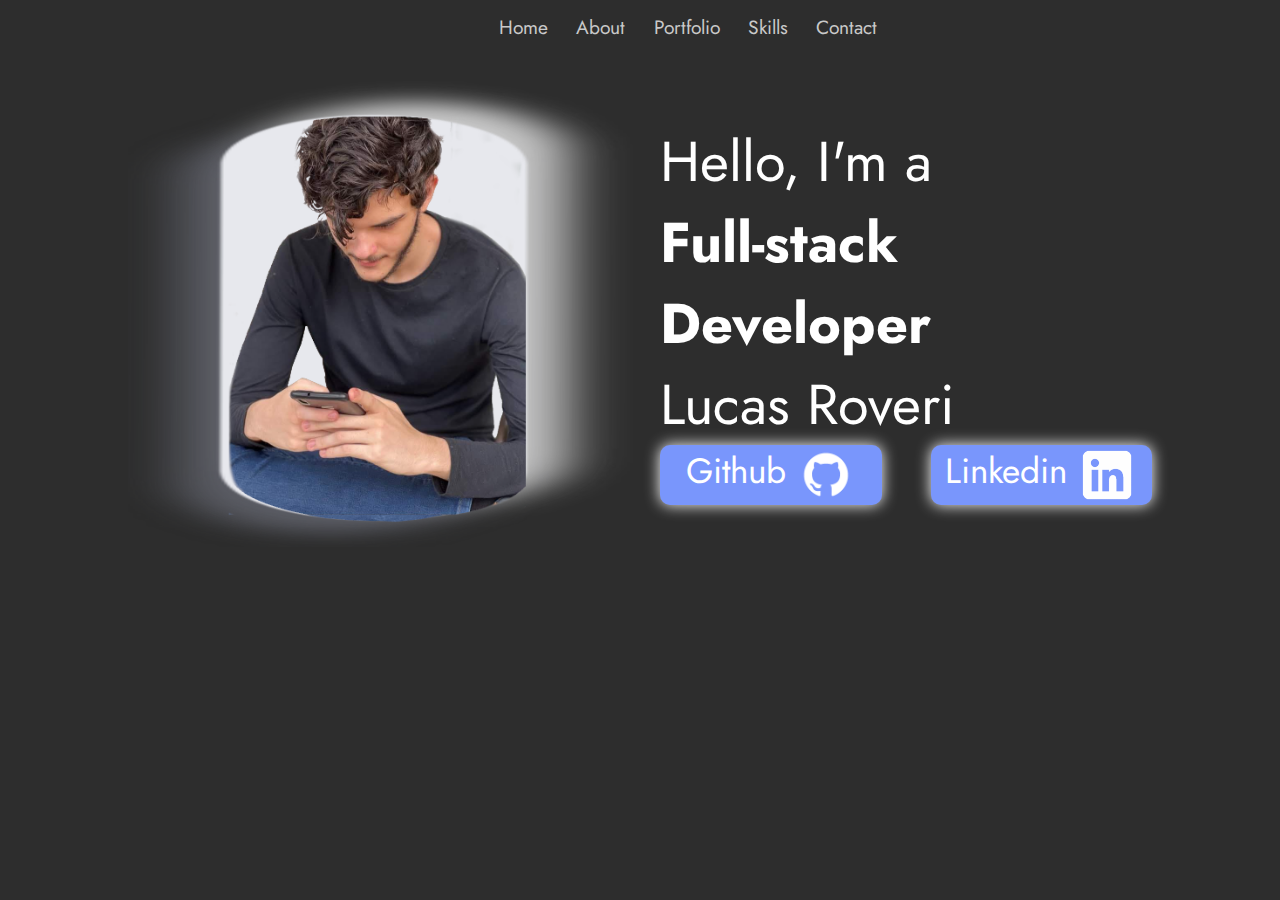
==== index.html @ f85a7588 "renamed:    Index.html -> index.html" ====
<!DOCTYPE html>
<html lang="pt-br">
<head>
    <meta charset="UTF-8">
    <meta http-equiv="X-UA-Compatible" content="IE=edge">
    <meta name="viewport" content="width=device-width, initial-scale=1.0">
    <title>Lucas Roveri's Portfolio</title>
    <link rel="stylesheet" href="./styles/style.css">
</head>


<body>  

    <header class="head">

        <nav class="head__menu">
            <a class="head__menu__links" href="Index.html">Home</a>
            <a class="head__menu__links" href="about.html">About</a>
            <a class="head__menu__links">Portfolio</a>
            <a class="head__menu__links">Skills</a>
            <a class="head__menu__links">Contact</a>
        </nav>
    </header> 



    <main class="greatings">

        <img src="assets/icone_medio.png" alt="Imagem_do_perfil" class="greatings__main__image">

        <section class="greatings__content">
            <p class="greatings__text">Hello, I'm a</p>
            <h1 class="greatings__text">Full-stack Developer</h1>
            <p class="greatings__text">Lucas Roveri</p>
            <div class="greatings__links">
                <a class="greatings__links__style" href="https://github.com/Lucas-V-Roveri">Github
                    <img src="assets/git-hub.png" alt ="Icone_github">
                </a>
                <a class="greatings__links__style" href="https://www.linkedin.com/in/lucas-vilela-roveri-Dev/">Linkedin
                    <img src="assets/linkedin.png" alt="Icone_linkedin">
                </a>
            </div>
        </section>
        
    </main>

    <footer class="footer__container">
    
    </footer>
</body>
</html>
---- styles/style.css ----
@import url('https://fonts.googleapis.com/css2?family=Jost:wght@500&display=swap');


:root{

    --main__color: #2D2D2D;
    --secundary__color:#7996FC;
    --terciary__color:white;
}

*{

    margin: 0;
    padding: 0;
}

.head{
    margin: 1% 0%;
    padding: 0% 39%;

}

.head__menu {
    display: flex;
    height: 10%;
    width: auto;
    box-sizing: border-box;
    align-items: center;
    gap: 10%;

    

}


.head__menu__links{

    color: #c9c9c9 ;
    font-family: 'Jost', sans-serif;
    font-weight: 400px;
    border: none;
    background: none;
    cursor: pointer;
    font-size: 1.2rem;
    text-decoration: none;

}






body{
  
    box-sizing: border-box;
    background-color: var(--main__color);
    color: var(--terciary__color);
 

}




.greatings{

    padding: 2% 10%;
    gap: 2%;
    display: flex;
    align-items: center;
    justify-content: space-between;

   
}

.greatings__content{

    width: 50%;
    display: flex;
    flex-direction: column;


}

.greatings__text{

    font-family: 'Jost', sans-serif;
    font-size: 3.5rem;
    line-height: 81px;


}

.greatings__paragraph{
    font-family: 'Jost', sans-serif;
    font-size: 1.6rem;
    padding: 2%;
}

.greatings__paragraph__highlight{

    color: var(--secundary__color);

}

.greatings__links{
    display: flex;
    gap: 10%;

}


.greatings__links__style{
    
    display: flex;
    justify-content: center;
    gap: 10px;
    font-family: 'Jost', sans-serif;
    background-color: var(--secundary__color);
    width: 210px;
    height: 60px;
    color: var(--terciary__color);
    text-align: center;
    box-shadow: 0px 0px 15px;
    border-radius: 10px;
    font-size: 2.2rem;
    text-decoration: none;
    padding: 0px 10px;

}

.greatings__links__style:hover{

    background-color: ;
    padding: 0px 16px;

}


.greatings__main__image{
    height: auto;

    max-width: 50%;

}


.footer__container{
    padding: 28px 0px 0px 10px;
    font-family: 'Jost', sans-serif;
    font-weight: 100;
    font-size: 0.8rem;


}


@media (max-width: 1070px ) {
    .head{
        margin: 1% 0%;
        padding: 0% 2%;
    
    }

    
    .head__menu {
        height: 10%;
        width: auto;
        align-items: center;
        gap: 7%;
    
        
    
    }

    .greatings__main__image{
        height: auto;
    
        max-width: 90%;
    
    }

    .greatings{
        padding: 5% 2%;
        flex-direction: column;
    }


    .greatings__content{
        align-items: center;
        width: auto;
        flex-direction: column;
    
    }

    .greatings__text{
        
        font-family: 'Jost', sans-serif;
        font-size: 2.5rem;
        line-height: 3.5rem;
    
    
    }
    .greatings__links{
        flex-direction: column;
        column-gap: 0%;
        display: flex;
        gap: 10%;
        
    }

    .greatings__links__style{

        justify-content: center;
        gap: 10px;
        font-family: 'Jost', sans-serif;
        width: 289px;
        height: 60px;
        color: var(--terciary__color);
        text-align: center;
        box-shadow: 0px 0px 0px;
        border-radius: 10px;
        font-size: 2.2rem;
        text-decoration: none;
        padding: 0px 10px;
        overflow: hidden;
        text-overflow: ellipsis;
        white-space: nowrap;
    }
    

}
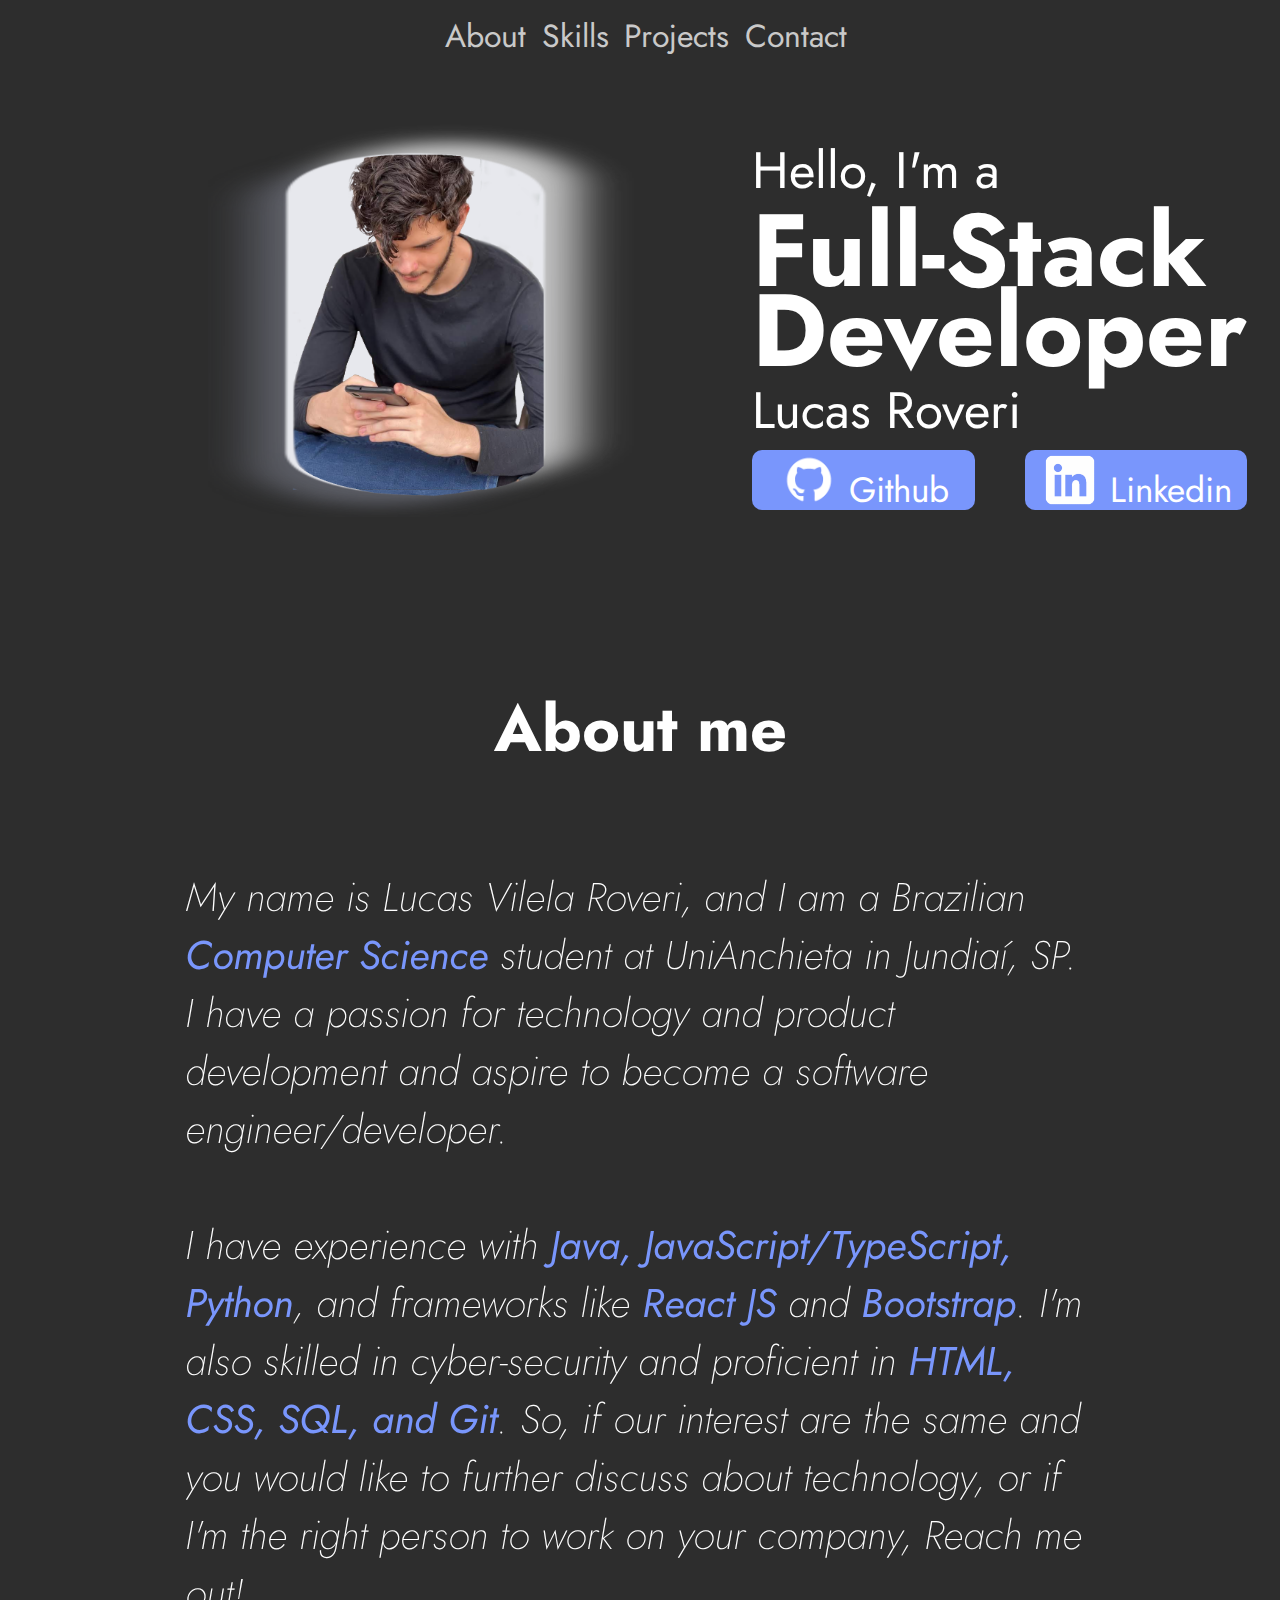
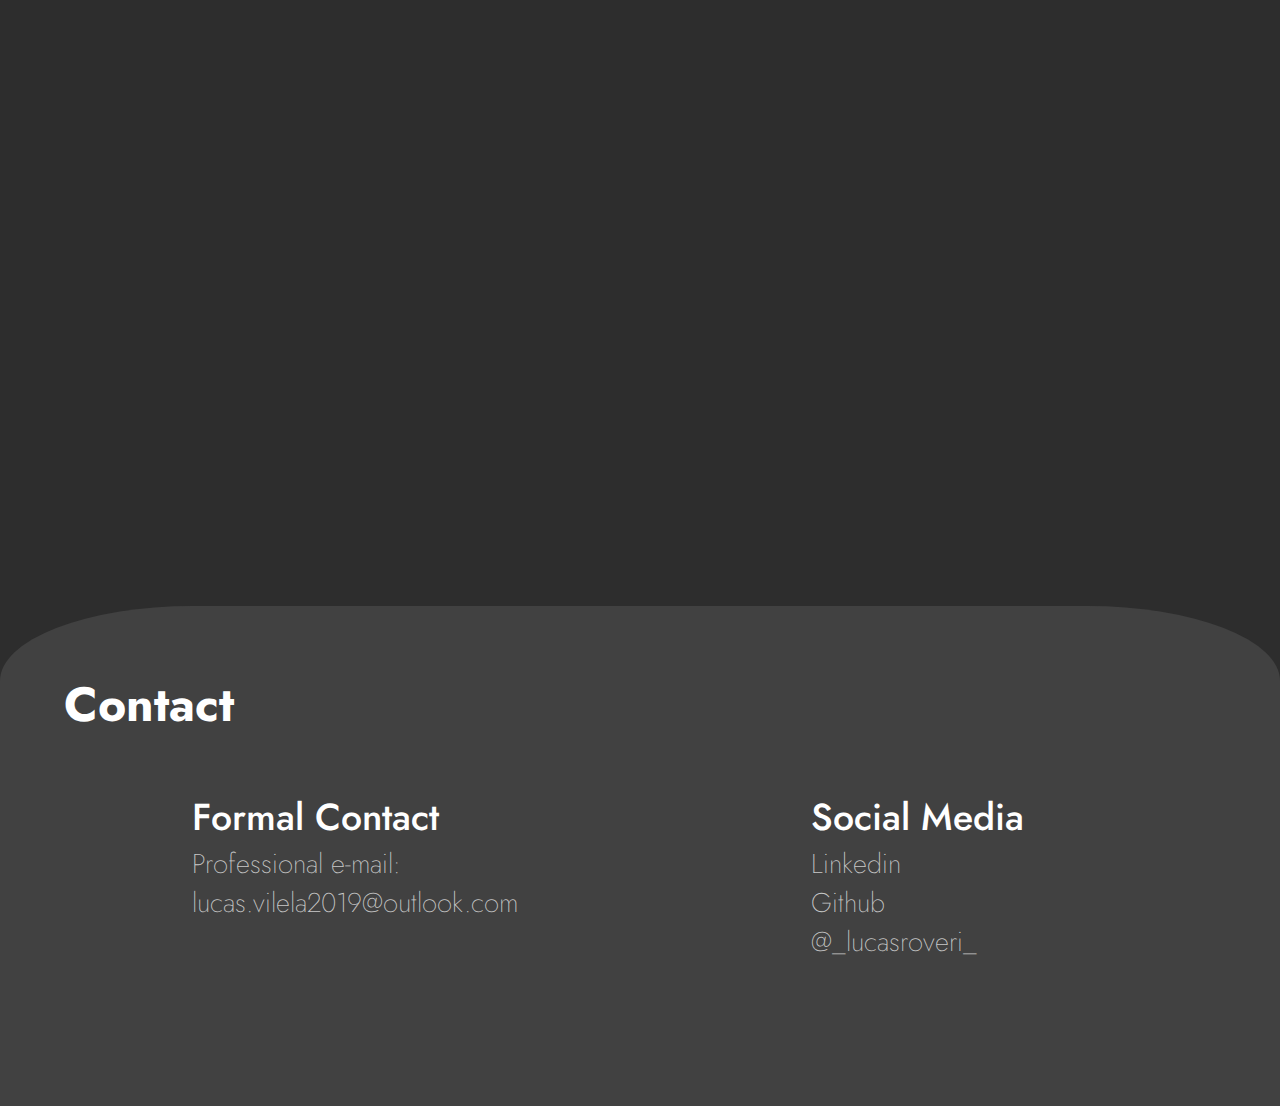
==== commit faf5bdd4: "Changed the format for a single page" ====
--- a/index.html
+++ b/index.html
@@ -1,51 +1,159 @@
 <!DOCTYPE html>
+
 <html lang="pt-br">
 <head>
     <meta charset="UTF-8">
     <meta http-equiv="X-UA-Compatible" content="IE=edge">
     <meta name="viewport" content="width=device-width, initial-scale=1.0">
     <title>Lucas Roveri's Portfolio</title>
-    <link rel="stylesheet" href="./styles/style.css">
+    <link rel="stylesheet" href="styles/styles.css">
+    <link rel="stylesheet" href="styles/animation.css">
+    <link rel="stylesheet" href="styles/responsive.css">
+    <script defer src="/src/animation.js"></script>
 </head>
 
+<body>
+    <header class="head">
+        <nav class="head__menu">
+            <a href="#about" class="head__menu__buttons">About</a>
+            <a href="#skills" class="head__menu__buttons">Skills</a>
+            <a href="#projects" class="head__menu__buttons">Projects</a>
+            <a href="#contact" class="head__menu__buttons">Contact</a>
+        </nav>
+    </header>
 
-<body>  
+    <main class="content">
+        <img src="/assets/icone_medio.png" class="content__image">
+        <section class="content__text">
 
-    <header class="head">
-
-        <nav class="head__menu">
-            <a class="head__menu__links" href="Index.html">Home</a>
-            <a class="head__menu__links" href="about.html">About</a>
-            <a class="head__menu__links">Portfolio</a>
-            <a class="head__menu__links">Skills</a>
-            <a class="head__menu__links">Contact</a>
-        </nav>
-    </header> 
+            <p class="content__text__title">Hello, I'm a</p>
+            <h1 class="content__text__title">Full-Stack Developer</h1>
+            <p class="content__text__title">Lucas Roveri</p>
+            <div class="content__text__links">
+                <a href="https://github.com/Lucas-V-Roveri" class="content__text__links__button">
+                    <img src="/assets/git-hub.png" alt="Github-image"> Github
+                </a>
+                <a href="https://www.linkedin.com/in/lucas-vilela-roveri-952588188/" class="content__text__links__button">
+                    <img src="/assets/linkedin.png"> Linkedin 
+                </a>
+            </div>
+        </section>
 
 
 
-    <main class="greatings">
 
-        <img src="assets/icone_medio.png" alt="Imagem_do_perfil" class="greatings__main__image">
 
-        <section class="greatings__content">
-            <p class="greatings__text">Hello, I'm a</p>
-            <h1 class="greatings__text">Full-stack Developer</h1>
-            <p class="greatings__text">Lucas Roveri</p>
-            <div class="greatings__links">
-                <a class="greatings__links__style" href="https://github.com/Lucas-V-Roveri">Github
-                    <img src="assets/git-hub.png" alt ="Icone_github">
-                </a>
-                <a class="greatings__links__style" href="https://www.linkedin.com/in/lucas-vilela-roveri-Dev/">Linkedin
-                    <img src="assets/linkedin.png" alt="Icone_linkedin">
-                </a>
+    </main>
+    
+    <section class="about__section hidden">
+        <div id="about" class="about__section__content">
+            <h2 class="about__content__title">About me<br></br></h2>
+            <p class="about__content__text">
+                My name is Lucas Vilela Roveri, and I am a Brazilian <strong> Computer Science </strong> student at <a class="about__content__text" href="https://www.anchieta.br">UniAnchieta </a>in Jundiaí, SP. 
+                I have a passion for technology and product development and aspire to become a software engineer/developer.<br></br>
+            </p>
+            <p class="about__content__text"> I have experience with <strong>Java, JavaScript/TypeScript, Python</strong>,
+                 and frameworks like <strong>React JS</strong> and <strong>Bootstrap</strong>. I'm also skilled in cyber-security and proficient in <strong> HTML, CSS, SQL, and Git</strong>.
+                So, if our interest are the same and you would like to further discuss about technology, 
+                or if I'm the right person to work on your company,<a> Reach me out! </a>
+            </p>
+        </div>
+    </section>
+
+    <section id="skills" class="skills__section hidden">
+
+        <h2>Skills<br></br></h2>
+    
+        <div class="skills__section__skills">
+
+            <h3>HTML</h3>
+            <div class="progress__bar">
+            <div class="skills__section__skills__html"><span>86%</span></div>
             </div>
-        </section>
-        
-    </main>
+            <h3>CSS</h3>
+            <div class="progress__bar ">
+                <div class="skills__section__skills__css"><span>66%</span></div>
+            </div>
+            <h3>JavaScript</h3>
+            <div class="progress__bar ">
+                <div class="skills__section__skills__javascript"><span>56%</span></div>
+            </div>
+            <h3>Java</h3>
+            <div class="progress__bar ">
+                <div class="skills__section__skills__java"><span>60%</span></div>
+            </div>
+            <h3>Python</h3>
+            <div class="progress__bar ">
+                <div class="skills__section__skills__python"><span>65%</span></div>
+            </div>
+            <h3>ReactJS</h3>
+            <div class="progress__bar ">
+                <div class="skills__section__skills__react"><span>45%</span></div>
+            </div>
+            <h3>Bootstrap</h3>
+            <div class="progress__bar ">
+                <div class="skills__section__skills__bootstrap"><span>36%</span></div>
+            </div>
+        </div>
 
-    <footer class="footer__container">
-    
+
+    </section>
+
+    <section id="projects" class="projects__section hidden">
+
+        <h2 class="projects__section__title hidden">Projects</h2>
+        <ul class="projects__section__list hidden">
+            <li>
+                <img src="/assets/visual_mix_project.png" alt="gerenciador-de-pdv" class="projects__section__list__image">
+                <h3 class="projects__section__list__text">Supermarket POS Manager</h3>
+                <p class="projects__section__list__text">Manage VisualMix Linux machine on Windows!</p>
+                <a class="projects__section__list__text" href="https://github.com/Lucas-V-Roveri/BOA-LTDA-Projects/tree/main">(Git)</a>
+            </li>
+            <li>
+                <img src="/assets/recipie_search_project.png" alt="rsearch_api" class="projects__section__list__image">
+                <h3 class="projects__section__list__text">Recipe Search API</h3>
+                <p class="projects__section__list__text">Find the recipes of tens of thousands of dishes.</p>
+                <a class="projects__section__list__text" href="">(Git)</a>
+            </li>
+            <li>
+                <img src="/assets/portfolio-project.png" alt="portfolio-wsite" class="projects__section__list__image">
+                <h3 class="projects__section__list__text">Portfolio Website</h3>
+                <p class="projects__section__list__text">My own portfolio project, made from scratch</p>
+                <a class="projects__section__list__text" href="">(Git)</a>
+            </li>
+        </ul>
+        <ul class="projects__section__list hidden">
+            <li>
+                <img src="/assets/next_project.png" alt="name" class="projects__section__list__image">
+
+                <a class="projects__section__list__text" href="https://github.com/Lucas-V-Roveri">(Git)</a>
+            </li>
+
+    </section>
+
+
+    <footer id="contact" class="contact__section">
+        <h2 class="contact__title">Contact</h2>
+        <div class="contact__content">
+            <ul class="contact__content__list">
+                <li>
+                    <h3>Formal Contact</h3>
+                    <p class="contact__content__text">Professional e-mail: </p>
+                    <a class="contact__content__text" href="mailto:lucas.vilela2019@outlook.com">lucas.vilela2019@outlook.com</a>
+
+                </li>
+                <li>
+                    <h3>Social Media</h3>
+                    <a class="contact__content__text" href="https://www.linkedin.com/in/lucas-vilela-roveri-952588188/">Linkedin</a>
+                    <a class="contact__content__text" href="https://github.com/Lucas-V-Roveri">Github</a>
+                    <a class="contact__content__text" href="https://www.instagram.com">@_lucasroveri_</a>
+                </li>
+            </ul>
+        </div>
     </footer>
+
 </body>
+
+
+
 </html>--- a/styles/styles.css
+++ b/styles/styles.css
@@ -0,0 +1,380 @@
+@import url('https://fonts.googleapis.com/css2?family=Jost:wght@500&display=swap');
+
+/* General section*/
+
+html {
+    scroll-behavior: smooth;
+   }
+
+:root{
+    
+    --background-main: #2D2D2D;
+    --buttons-main: #414141;
+    --secondary-main: #7996FC;
+    --terciary-main: #FFFFFF;
+    --terciary-sec: #C9C9C9;
+
+}
+
+* {
+
+    margin: 0;
+    padding: 0;
+
+}
+
+
+strong {
+
+color: var(--secondary-main);
+
+}
+
+body {
+
+    background-color: var(--background-main);
+    box-sizing: border-box;
+
+    background-repeat: no-repeat;
+}
+
+
+
+
+
+
+
+
+
+
+
+
+
+
+/*Header Buttons Section*/
+
+.head{
+
+    display: flex;
+    text-align: center;
+    justify-content: center;
+
+}
+.head__menu{
+    width: 100%;
+    margin: 1% 5% 2% 5%;
+}
+.head__menu__buttons{
+    padding-left: 1%;
+    font-family: 'Jost', sans-serif;
+    color: var(--terciary-sec);
+    text-decoration: none;
+    font-size: 2rem;
+   
+
+}
+
+.head__menu__buttons:hover{
+    color: var(--terciary-main);
+    text-shadow: 1px 2px var(--buttons-main);
+}
+
+
+
+
+
+
+
+/* Landing section*/
+
+.main{
+    display: grid;
+    
+}
+
+.content {
+  display: flex;
+
+   place-items: center;
+   align-items: center;
+
+  
+    justify-content: space-between;
+    margin: 0em 5em 0em 5em ;
+    padding: 3% 10% 5% 10%;
+    gap: 13%;
+}
+
+.content__text{
+
+    font-family: 'Jost', sans-serif;
+    color: var(--terciary-main);
+    font-size: 3.2rem;
+    text-align: left;
+    line-height: 80px;
+    
+}
+
+.content__text__links{
+ 
+    display: flex;
+    
+    gap: 10%;
+
+}
+
+.content__text__links__button{
+ 
+    font-size: 2.5rem;
+    color: var(--terciary-main);
+    background-color: var(--secondary-main);
+    display: flex;
+    justify-content: center;
+    gap: 10px;
+    font-family: 'Jost', sans-serif;
+    width: 210px;
+    height: 60px;
+    text-align: center;
+     
+    border-radius: 10px;
+    font-size: 2.2rem;
+    text-decoration: none;
+    padding: 0px 10px;
+
+
+
+
+}
+.content__text__links__button:hover{
+    background-color:#87a1fd
+
+}
+
+.content__image{
+
+    height: auto;
+    max-width: 50%;
+    
+
+}
+
+
+
+
+
+
+/* About section*/
+
+.about__section{
+
+    flex-direction: column;
+    display:flex;
+    margin: 5% 2% 2% 2%;
+ 
+    
+}
+.about__section__content{
+    
+    color: var(--terciary-main);
+    font-family: 'Jost', sans-serif;
+
+    font-size: 2.7rem;
+    margin: 3% 13% 15% 13%;
+    place-items: center;
+    align-content: center;
+    text-align: left;
+    
+}
+
+
+.about__content__text{
+    color: var(--terciary-main);
+    text-decoration: none;
+    font-weight: 200;
+    font-style: italic;
+    font-size: 2.5rem;
+}
+
+
+
+
+
+
+
+
+
+
+
+
+
+
+/* Skills section*/
+
+
+.skills__section{
+    display: grid;
+    align-items: center;
+    justify-content: center;
+    font-family: 'Jost', sans-serif;
+    color: var(--terciary-sec);
+    
+    
+}
+
+
+.skills__section__skills h3{
+    font-weight: 400;
+    font-size: 1.7rem;
+    color: var(--terciary-main);
+    
+
+
+}
+
+.progress__bar{
+    gap: 5%;
+    background: var(--buttons-main);
+    border-radius: 5px;
+    width: 600px;
+    height: 10px;
+    
+    
+}
+
+
+.progress__bar div{
+
+    height: 10px;
+    border-radius: 5px;
+    width: 0%;
+    
+  
+}
+
+
+.progress__bar div span{
+    
+    height: 40px;
+    width: 40px;
+    background: var(--background-main);
+    border-radius: 50%;
+    float: right;
+    margin: -15px -20px 0 0;
+    color: var(--terciary-sec);
+    display: flex;
+    align-items: center;
+    justify-content: center;
+}
+
+
+
+
+
+/*Projects Section*/
+
+
+.projects__section{
+    
+    font-family: 'Jost', sans-serif;
+    color: var(--terciary-main);
+    margin: 10%;
+    
+}
+
+.projects__section__title{
+    font-size: 3rem;
+    display: flex;
+    align-items: center;
+    justify-content: left;
+    margin: 5% 0 5% 5%;
+}
+
+.projects__section__list{
+    display: flex;
+    align-items: center;
+    justify-content: center;
+    list-style: none;
+    width: 90x;
+  
+    
+}
+
+.projects__section__list li {
+    margin: 2% 5% 2% 5%;
+    text-decoration: none;
+}
+
+.projects__section__list h3{
+
+    color: var(--terciary-main);
+    font-weight: 500;
+    font-size: 2.3rem;
+
+}
+
+.projects__section__list__image{
+    border-radius: 10%;
+    height: 250px; 
+    width: 90%; 
+    object-fit: cover;
+}
+
+.projects__section__list__text{
+    color: var(--terciary-sec);
+    font-size: 2rem;
+    text-decoration: none;
+}
+
+.projects__section__list__image:hover{
+    height: 250px; 
+    width: 94%; 
+}
+
+
+
+/*Contact section*/
+
+.contact__section{
+    font-family: 'Jost', sans-serif;
+    background-color: var(--buttons-main);
+    height: 500px;
+    border-radius: 15% 15% 0 0;
+
+
+
+    color: var(--terciary-main);
+    font-size: 2rem;
+ 
+}
+
+
+.contact__title{
+    padding: 5% 0 2% 5%;
+}
+
+.contact__content__list{
+    display: flex;
+    flex-direction: row;
+    justify-content: space-between;
+    margin: 2% 20% 0 15%;
+    list-style: none;
+}
+
+.contact__content__list h3{
+    color: var(--terciary-main);
+    font-weight: 500;
+}
+.contact__content__list a{
+
+    color: var(--terciary-sec);
+    text-decoration: none;
+
+}
+.contact__content__text{
+    display: flex;
+    flex-direction: column;  
+    font-weight:200;
+    font-size: 1.7rem;
+    color: var(--terciary-sec);
+
+}
--- a/styles/animation.css
+++ b/styles/animation.css
@@ -0,0 +1,168 @@
+@import url('https://fonts.googleapis.com/css2?family=Jost:wght@500&display=swap');
+
+/* General section*/
+
+:root{
+    
+    --background-main: #2D2D2D;
+    --buttons-main: #414141;
+    --secondary-main: #7996FC;
+    --terciary-main: #FFFFFF;
+    --terciary-sec: #C9C9C9;
+
+}
+
+* {
+
+    margin: 0;
+    padding: 0;
+
+}
+
+
+strong {
+
+color: var(--secondary-main);
+
+}
+
+
+
+
+
+
+
+/*Fade in animation */
+
+
+.hidden{
+    opacity: 0;
+    transition: all 1s;
+    filter: blur(0);
+    transform: translate(-100%);
+
+}
+
+.show{
+    opacity: 1;
+    filter: blur(0);
+    transition: all 1s;
+    transform: translate(0);
+}
+
+
+
+/*Skills section
+    adding animation
+    and each bar color
+*/
+
+.skills__section h2{
+
+    font-family: 'Jost', sans-serif;
+    color: var(--terciary-main);
+    font-size: 3rem;
+    text-align: center;
+    line-height: 80px;
+
+
+}
+
+
+.skills__section__skills__html{
+    background: #A05344;
+    animation: skills__section__skills__html 1s linear forwards;
+}
+
+.skills__section__skills__css{
+    background: #892CDC;
+    animation: skills__section__skills__css 1s linear forwards;
+}
+
+.skills__section__skills__javascript{
+    background: #E79E4F;
+    animation: skills__section__skills__javascript 1s linear forwards;
+}
+.skills__section__skills__java{
+    background: #519872;
+    animation: skills__section__skills__java 1s linear forwards;
+}
+.skills__section__skills__python{
+    background: #FFD369;
+    animation: skills__section__skills__python 1s linear forwards;
+}
+.skills__section__skills__react{
+    background: #721da0;
+    animation: skills__section__skills__react 1s linear forwards;
+}
+.skills__section__skills__bootstrap{
+    background: #BC6FF1;
+    animation: skills__section__skills__bootstrap 1s linear forwards;
+}
+
+/*Skills Section
+Adding the little border of each color*/
+
+.skills__section__skills__html span{
+    border: 1px solid #A05344;
+}
+
+.skills__section__skills__css span{
+    border: 1px solid #892CDC;
+}
+
+.skills__section__skills__javascript span{
+    border:  1px solid #E79E4F;
+}
+.skills__section__skills__java span{
+    border:  1px solid #519872;
+}
+.skills__section__skills__python span{
+    border: 1px solid #FFD369;
+}
+.skills__section__skills__react span{
+    border: 1px solid #721da0;
+}
+.skills__section__skills__bootstrap span{
+    border: 1px solid #BC6FF1;
+}
+
+
+
+@keyframes skills__section__skills__html {
+    100%{
+        width:86%;
+    }
+}
+@keyframes skills__section__skills__css {
+    100%{
+        width:66%;
+    }
+}
+@keyframes skills__section__skills__javascript {
+    100%{
+        width:60%;
+    }
+}
+@keyframes skills__section__skills__java {
+    100%{
+        width:65%;
+    }
+}
+@keyframes skills__section__skills__python {
+    100%{
+        width:65%;
+    }
+}
+@keyframes skills__section__skills__react {
+    100%{
+        width:45%;
+    }
+}
+@keyframes skills__section__skills__bootstrap {
+    100%{
+        width:36%;
+    }
+}
+
+/*END OF THE SKILLS SECTION*/--- a/styles/responsive.css
+++ b/styles/responsive.css
@@ -0,0 +1,377 @@
+:root{
+    
+    --background-main: #2D2D2D;
+    --buttons-main: #414141;
+    --secondary-main: #7996FC;
+    --terciary-main: #FFFFFF;
+    --terciary-sec: #C9C9C9;
+
+}
+
+
+
+@media (max-width: 1024px) {
+
+
+
+    .main{
+        display: grid;
+        
+    }
+    
+    .content {
+
+        display: flex;
+        flex-direction: column;
+        margin: 0em 5em 5em 5em ;
+ 
+    }
+    
+    .content__text{
+        padding: 2% 0 0 0;
+        color: var(--terciary-main);
+        font-size: 3.2rem;
+        text-align: center;
+        line-height: 80px;
+    }
+    .content__text__links{
+     
+        display: flex;
+        flex-direction: column;
+        align-items: center;
+        margin: 5%;  
+    
+    }
+    
+    .content__text__links__button{
+     
+        font-size: 2.5rem;
+        color: var(--terciary-main);
+        background-color: var(--secondary-main);
+        display: flex;
+        justify-content: center;
+        gap: 10px;
+        font-family: 'Jost', sans-serif;
+        width: 210px;
+        height: 60px;
+        text-align: center;
+        border-radius: 10px;
+        font-size: 2.2rem;
+        text-decoration: none;
+        padding: 0 1% 2% 1%;
+        overflow: hidden;
+        text-overflow: ellipsis;
+        border: 1px solid var(--terciary-main);
+        white-space: nowrap;
+    
+    
+    
+    }
+    .content__image{
+
+        height: auto;
+        max-width: 90%;
+        
+    
+    }
+    
+
+
+
+
+
+        
+    .about__section{
+
+        flex-direction: column;
+        display:flex;
+        margin: 5% 2% 2% 2%;
+    
+        
+    }
+    .about__section__content{
+        
+        color: var(--terciary-main);
+        font-family: 'Jost', sans-serif;
+
+        font-size: 2rem;
+        margin: 3% 13% 15% 13%;
+        place-items: center;
+        align-content: center;
+        text-align: left;
+        
+    }
+
+
+    .about__content__text{
+        color: var(--terciary-main);
+        text-decoration: none;
+        font-weight: 200;
+        font-style: italic;
+        font-size: 1.9rem;
+    }
+
+
+
+
+
+    .projects__section{
+    
+        font-family: 'Jost', sans-serif;
+        color: var(--terciary-main);
+        margin: 10%;
+        
+    }
+    
+
+    
+    .projects__section__list{
+        display: flex;
+        flex-direction: column;
+        align-items: center;
+        justify-content: center;
+        list-style: none;
+        width: 90x;
+      
+        
+    }
+    
+    .projects__section__list li {
+        margin: 2% 5% 2% 5%;
+        display: flex;
+        flex-direction: column;
+        text-align: center;
+        text-decoration: none;
+        align-items: center;
+        justify-content: center;
+    }
+    
+ 
+    .projects__section__list__image{
+        border-radius: 10%;
+        height: 250px; 
+        width: 59%; 
+        object-fit: cover;
+        
+    }
+
+    
+    .projects__section__list__image:hover{
+        height: 250px; 
+        width: 52%; 
+    }
+    
+
+/*Contact section*/
+
+.contact__section{
+    font-family: 'Jost', sans-serif;
+    background-color: var(--buttons-main);
+    height: 500px;
+    border-radius: 15% 15% 0 0;
+
+
+
+    color: var(--terciary-main);
+    font-size: 2rem;
+ 
+}
+
+
+.contact__title{
+    padding: 5% 0 2% 0%;
+    justify-content: center;
+    text-align: center;
+    align-items: center;
+}
+
+.contact__content__list{
+    display: flex;
+    flex-direction: column;
+    justify-content: center;
+    text-align: center;
+    align-items: center;
+
+    margin: 2% 15% 0 15%;
+    list-style: none;
+
+}
+
+.contact__content__list h3{
+    color: var(--terciary-main);
+    font-weight: 500;
+}
+.contact__content__list a{
+
+    color: var(--terciary-sec);
+    text-decoration: none;
+
+}
+
+}
+
+
+
+/*Phone proportions*/
+
+
+@media (max-width: 650px) {
+
+
+.head__menu{
+    width: 100%;
+    margin: 3% 5% 2% 5%;
+
+}
+.head__menu__buttons{
+    font-size: 1.7rem;
+    text-shadow: -2px 1px var(--buttons-main);
+
+}
+
+.head__menu__buttons:hover{
+    color: var(--terciary-main);
+    text-shadow: 0px 0px var(--terciary-sec);
+}
+
+
+
+    
+    .content__text{
+        padding: 2% 0 0 0;
+        color: var(--terciary-main);
+        font-size: 2.1em;
+
+        line-height: 41px;
+    }
+    .content__text__links{
+     
+        display: flex;
+        flex-direction: column;
+        align-items: center;
+        margin: 5%;  
+    
+    }
+    
+    .content__text__links__button{
+     
+        font-size: 2rem;
+        justify-content: center;
+        width: 200px;
+        height: 50px;
+        text-decoration: none;
+        padding: 7% 1% 1% 1%;
+        overflow: hidden;
+        text-overflow: ellipsis;
+        border: 1px solid var(--terciary-main);
+        white-space: nowrap;
+    
+    
+    
+    }
+    .content__image{
+
+        height: 360px;
+        max-width: 215%;
+        
+    
+    }
+    
+
+        
+    .about__section{
+
+        margin: 5% 2% 2% 2%;
+    
+        
+    }
+    .about__section__content{
+    
+        font-size: 1.5rem;
+        margin: 15% 5% 20% 5%;
+        place-items: center;
+        align-content: center;
+        text-align: left;
+        
+    }
+    .about__content__text{
+        font-size: 1.4rem;
+    }
+
+
+
+
+        
+    /* Skills section*/
+
+
+    .skills__section{
+
+        padding: 2% 30% 10% 0%;
+        justify-content: center;
+        align-items: center;
+        text-align: left;
+        
+        
+    }
+
+
+    .skills__section__skills h3{
+        font-size: 1.5rem;
+    }
+    .progress__bar{
+        width: 200%;
+        height: 10px;  
+    }
+
+    .projects__section__list__image{
+        height: 250px; 
+        width: 100%; 
+    }
+    .projects__section__list h3{
+        font-size: 1.9rem;
+    }
+
+    .projects__section__list__text{
+        font-size: 1.5rem;
+    }
+
+    .projects__section__list__image:hover{
+        height: 250px; 
+        width: 100%; 
+    }
+    
+
+/*Contact section*/
+
+.contact__section{
+    font-family: 'Jost', sans-serif;
+    background-color: var(--buttons-main);
+    height: 500px;
+    border-radius: 15% 15% 0 0;
+
+
+
+    color: var(--terciary-main);
+    font-size: 1.5rem;
+ 
+}
+
+
+.contact__title{
+    padding: 5% 0 2% 0%;
+    justify-content: center;
+    text-align: center;
+    align-items: center;
+    font-size: 2.5rem;
+}
+
+
+.contact__content__text{
+    font-size: 1.3rem;
+}
+
+
+
+
+}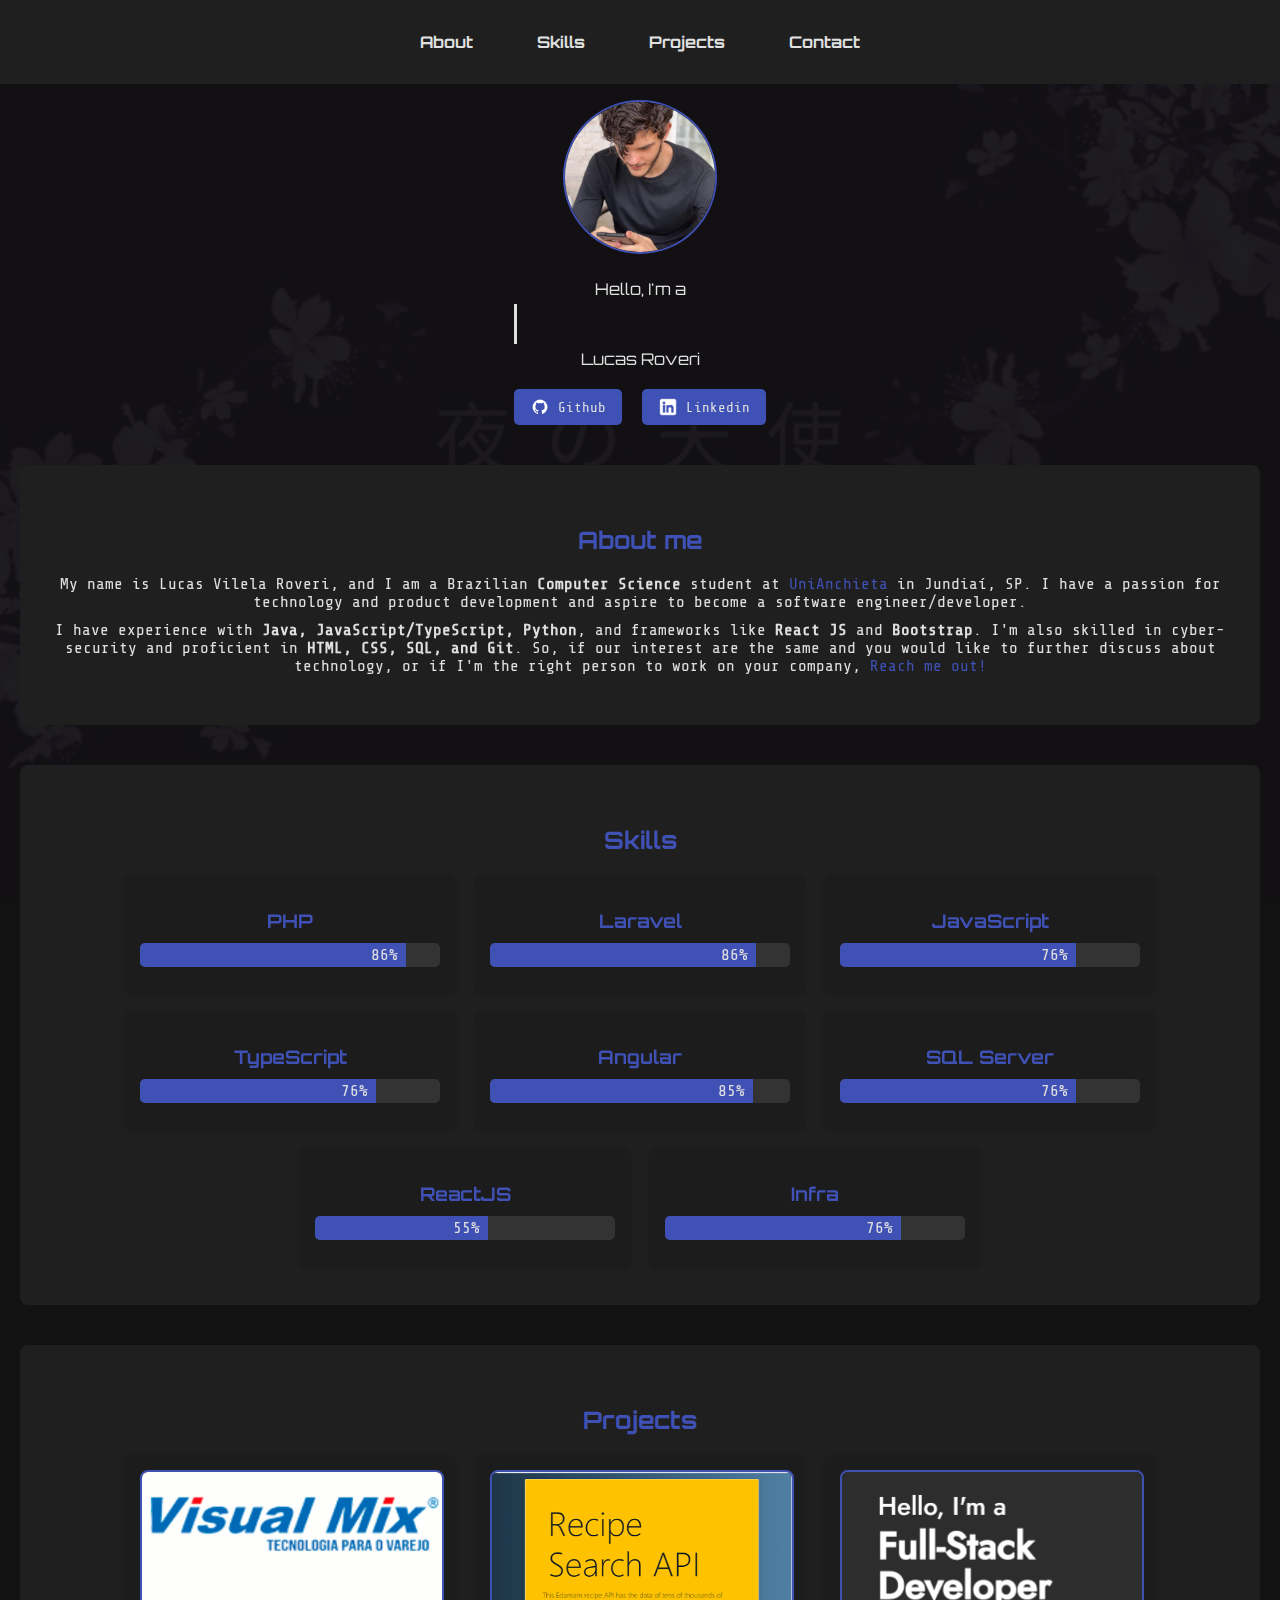
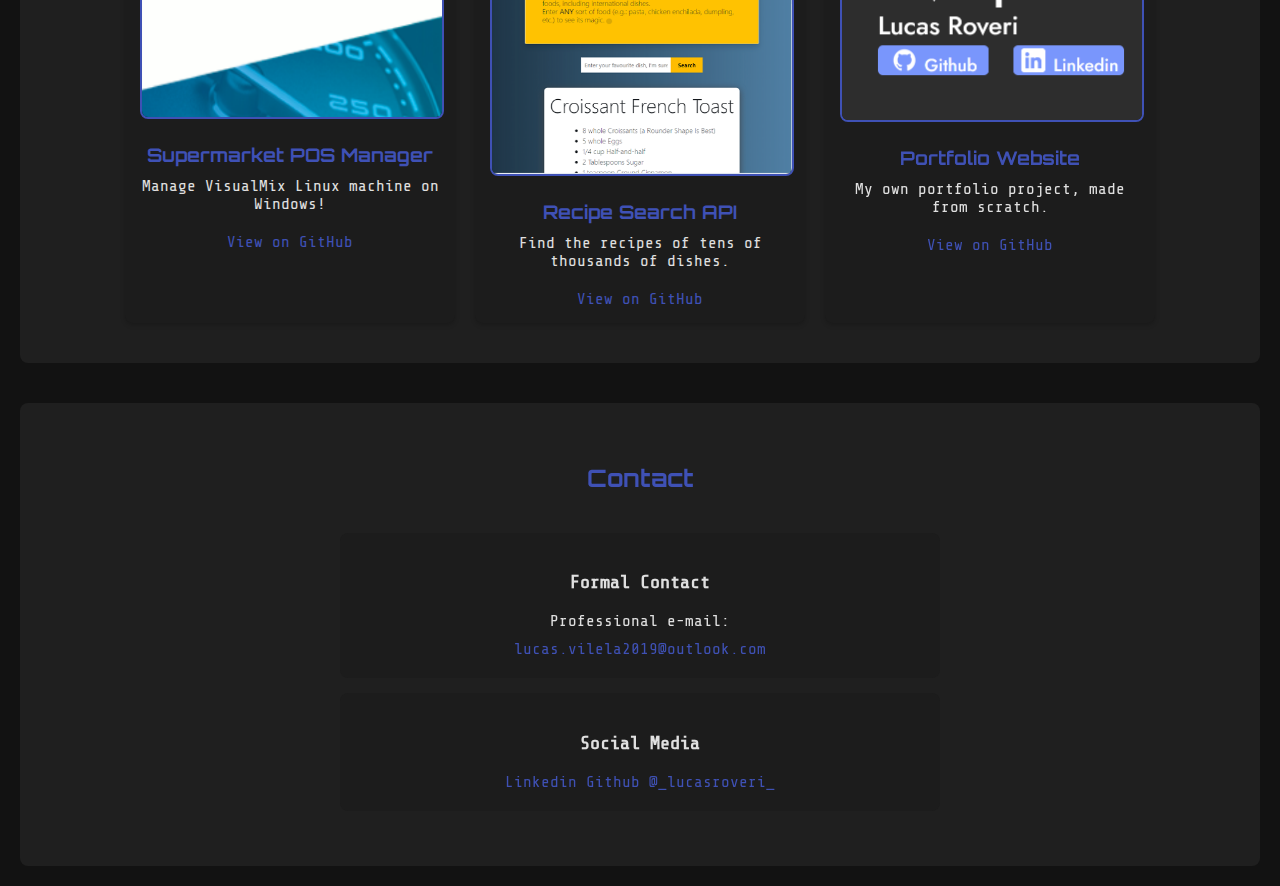
==== commit 0f0bc4ca: "feat: alterando o visual da página" ====
--- a/index.html
+++ b/index.html
@@ -1,5 +1,4 @@
 <!DOCTYPE html>
-
 <html lang="pt-br">
 <head>
     <meta charset="UTF-8">
@@ -9,9 +8,9 @@
     <link rel="stylesheet" href="styles/styles.css">
     <link rel="stylesheet" href="styles/animation.css">
     <link rel="stylesheet" href="styles/responsive.css">
-    <script defer src="/src/animation.js"></script>
+    <link href="https://fonts.googleapis.com/css2?family=Orbitron:wght@400;700&family=Share+Tech+Mono&display=swap" rel="stylesheet">
+    <script defer src="src/animation.js"></script>
 </head>
-
 <body>
     <header class="head">
         <nav class="head__menu">
@@ -23,11 +22,10 @@
     </header>
 
     <main class="content">
-        <img src="/assets/icone_medio.png" class="content__image">
+        <img src="/assets/image.png" class="content__image">
         <section class="content__text">
-
             <p class="content__text__title">Hello, I'm a</p>
-            <h1 class="content__text__title">Full-Stack Developer</h1>
+            <h1 class="content__text__title typing-effect">Full-Stack Developer</h1>
             <p class="content__text__title">Lucas Roveri</p>
             <div class="content__text__links">
                 <a href="https://github.com/Lucas-V-Roveri" class="content__text__links__button">
@@ -38,19 +36,14 @@
                 </a>
             </div>
         </section>
-
-
-
-
-
     </main>
     
     <section class="about__section hidden">
         <div id="about" class="about__section__content">
-            <h2 class="about__content__title">About me<br></br></h2>
+            <h2 class="about__content__title">About me<br></h2>
             <p class="about__content__text">
                 My name is Lucas Vilela Roveri, and I am a Brazilian <strong> Computer Science </strong> student at <a class="about__content__text" href="https://www.anchieta.br">UniAnchieta </a>in Jundiaí, SP. 
-                I have a passion for technology and product development and aspire to become a software engineer/developer.<br></br>
+                I have a passion for technology and product development and aspire to become a software engineer/developer.<br>
             </p>
             <p class="about__content__text"> I have experience with <strong>Java, JavaScript/TypeScript, Python</strong>,
                  and frameworks like <strong>React JS</strong> and <strong>Bootstrap</strong>. I'm also skilled in cyber-security and proficient in <strong> HTML, CSS, SQL, and Git</strong>.
@@ -61,76 +54,82 @@
     </section>
 
     <section id="skills" class="skills__section hidden">
-
-        <h2>Skills<br></br></h2>
-    
-        <div class="skills__section__skills">
-
-            <h3>HTML</h3>
-            <div class="progress__bar">
-            <div class="skills__section__skills__html"><span>86%</span></div>
+        <h2 class="skills__section__title">Skills<br></h2>
+        <div class="skills__container">
+            <div class="skill">
+                <h3>PHP</h3>
+                <div class="progress">
+                    <div class="progress-bar" style="width: 86%"><span>86%</span></div>
+                </div>
             </div>
-            <h3>CSS</h3>
-            <div class="progress__bar ">
-                <div class="skills__section__skills__css"><span>66%</span></div>
+            <div class="skill">
+                <h3>Laravel</h3>
+                <div class="progress">
+                    <div class="progress-bar" style="width: 86%"><span>86%</span></div>
+                </div>
             </div>
-            <h3>JavaScript</h3>
-            <div class="progress__bar ">
-                <div class="skills__section__skills__javascript"><span>56%</span></div>
+            <div class="skill">
+                <h3>JavaScript</h3>
+                <div class="progress">
+                    <div class="progress-bar" style="width: 76%"><span>76%</span></div>
+                </div>
             </div>
-            <h3>Java</h3>
-            <div class="progress__bar ">
-                <div class="skills__section__skills__java"><span>60%</span></div>
+            <div class="skill">
+                <h3>TypeScript</h3>
+                <div class="progress">
+                    <div class="progress-bar" style="width: 76%"><span>76%</span></div>
+                </div>
             </div>
-            <h3>Python</h3>
-            <div class="progress__bar ">
-                <div class="skills__section__skills__python"><span>65%</span></div>
+            <div class="skill">
+                <h3>Angular</h3>
+                <div class="progress">
+                    <div class="progress-bar" style="width: 85%"><span>85%</span></div>
+                </div>
             </div>
-            <h3>ReactJS</h3>
-            <div class="progress__bar ">
-                <div class="skills__section__skills__react"><span>45%</span></div>
+            <div class="skill">
+                <h3>SQL Server</h3>
+                <div class="progress">
+                    <div class="progress-bar" style="width: 76%"><span>76%</span></div>
+                </div>
             </div>
-            <h3>Bootstrap</h3>
-            <div class="progress__bar ">
-                <div class="skills__section__skills__bootstrap"><span>36%</span></div>
+            <div class="skill">
+                <h3>ReactJS</h3>
+                <div class="progress">
+                    <div class="progress-bar" style="width: 55%"><span>55%</span></div>
+                </div>
+            </div>
+            <div class="skill">
+                <h3>Infra</h3>
+                <div class="progress">
+                    <div class="progress-bar" style="width: 76%"><span>76%</span></div>
+                </div>
             </div>
         </div>
-
-
     </section>
 
     <section id="projects" class="projects__section hidden">
-
-        <h2 class="projects__section__title hidden">Projects</h2>
-        <ul class="projects__section__list hidden">
-            <li>
-                <img src="/assets/visual_mix_project.png" alt="gerenciador-de-pdv" class="projects__section__list__image">
-                <h3 class="projects__section__list__text">Supermarket POS Manager</h3>
-                <p class="projects__section__list__text">Manage VisualMix Linux machine on Windows!</p>
-                <a class="projects__section__list__text" href="https://github.com/Lucas-V-Roveri/BOA-LTDA-Projects/tree/main">(Git)</a>
-            </li>
-            <li>
-                <img src="/assets/recipie_search_project.png" alt="rsearch_api" class="projects__section__list__image">
-                <h3 class="projects__section__list__text">Recipe Search API</h3>
-                <p class="projects__section__list__text">Find the recipes of tens of thousands of dishes.</p>
-                <a class="projects__section__list__text" href="">(Git)</a>
-            </li>
-            <li>
-                <img src="/assets/portfolio-project.png" alt="portfolio-wsite" class="projects__section__list__image">
-                <h3 class="projects__section__list__text">Portfolio Website</h3>
-                <p class="projects__section__list__text">My own portfolio project, made from scratch</p>
-                <a class="projects__section__list__text" href="">(Git)</a>
-            </li>
-        </ul>
-        <ul class="projects__section__list hidden">
-            <li>
-                <img src="/assets/next_project.png" alt="name" class="projects__section__list__image">
-
-                <a class="projects__section__list__text" href="https://github.com/Lucas-V-Roveri">(Git)</a>
-            </li>
-
+        <h2 class="projects__section__title">Projects</h2>
+        <div class="projects__section__list">
+            <div class="projects__section__list__item">
+                <img src="/assets/visual_mix_project.png" alt="Supermarket POS Manager" class="projects__section__list__image">
+                <h3 class="projects__section__list__title">Supermarket POS Manager</h3>
+                <p class="projects__section__list__description">Manage VisualMix Linux machine on Windows!</p>
+                <a class="projects__section__list__link" href="https://github.com/Lucas-V-Roveri/BOA-LTDA-Projects/tree/main">View on GitHub</a>
+            </div>
+            <div class="projects__section__list__item">
+                <img src="/assets/recipie_search_project.png" alt="Recipe Search API" class="projects__section__list__image">
+                <h3 class="projects__section__list__title">Recipe Search API</h3>
+                <p class="projects__section__list__description">Find the recipes of tens of thousands of dishes.</p>
+                <a class="projects__section__list__link" href="https://github.com/Lucas-V-Roveri">View on GitHub</a>
+            </div>
+            <div class="projects__section__list__item">
+                <img src="/assets/portfolio-project.png" alt="Portfolio Website" class="projects__section__list__image">
+                <h3 class="projects__section__list__title">Portfolio Website</h3>
+                <p class="projects__section__list__description">My own portfolio project, made from scratch.</p>
+                <a class="projects__section__list__link" href="https://github.com/Lucas-V-Roveri/Portfolio-Website">View on GitHub</a>
+            </div>
+        </div>
     </section>
-
 
     <footer id="contact" class="contact__section">
         <h2 class="contact__title">Contact</h2>
@@ -140,7 +139,6 @@
                     <h3>Formal Contact</h3>
                     <p class="contact__content__text">Professional e-mail: </p>
                     <a class="contact__content__text" href="mailto:lucas.vilela2019@outlook.com">lucas.vilela2019@outlook.com</a>
-
                 </li>
                 <li>
                     <h3>Social Media</h3>
@@ -151,9 +149,5 @@
             </ul>
         </div>
     </footer>
-
 </body>
-
-
-
-</html>+</html>
--- a/styles/styles.css
+++ b/styles/styles.css
@@ -1,380 +1,282 @@
-@import url('https://fonts.googleapis.com/css2?family=Jost:wght@500&display=swap');
-
-/* General section*/
-
-html {
-    scroll-behavior: smooth;
-   }
-
-:root{
-    
-    --background-main: #2D2D2D;
-    --buttons-main: #414141;
-    --secondary-main: #7996FC;
-    --terciary-main: #FFFFFF;
-    --terciary-sec: #C9C9C9;
-
-}
-
-* {
-
+/* styles/styles.css */
+
+body {
+    font-family: 'Share Tech Mono', monospace;
+    background-color: #121212;
+    color: #E0E0E0;
     margin: 0;
     padding: 0;
-
-}
-
-
-strong {
-
-color: var(--secondary-main);
-
-}
-
-body {
-
-    background-color: var(--background-main);
-    box-sizing: border-box;
-
-    background-repeat: no-repeat;
-}
-
-
-
-
-
-
-
-
-
-
-
-
-
-
-/*Header Buttons Section*/
-
-.head{
-
-    display: flex;
-    text-align: center;
+    display: flex;
+    flex-direction: column;
+    align-items: center;
+}
+
+a {
+    text-decoration: none;
+    color: #3F51B5;
+}
+
+.header, .content, .footer {
+    width: 100%;
+    max-width: 1200px;
+}
+
+.head {
+    width: 100%;
+    background-color: #1F1F1F;
+    padding: 20px 0;
+    position: fixed;
+    top: 0;
+    z-index: 10;
+}
+
+.head__menu {
+    display: flex;
     justify-content: center;
-
-}
-.head__menu{
-    width: 100%;
-    margin: 1% 5% 2% 5%;
-}
-.head__menu__buttons{
-    padding-left: 1%;
-    font-family: 'Jost', sans-serif;
-    color: var(--terciary-sec);
-    text-decoration: none;
-    font-size: 2rem;
-   
-
-}
-
-.head__menu__buttons:hover{
-    color: var(--terciary-main);
-    text-shadow: 1px 2px var(--buttons-main);
-}
-
-
-
-
-
-
-
-/* Landing section*/
-
-.main{
-    display: grid;
-    
+    gap: 20px;
+}
+
+.head__menu__buttons {
+    color: #E0E0E0;
+    font-weight: bold;
+    font-family: 'Orbitron', sans-serif;
+    padding: 10px 20px;
+    border: 2px solid transparent;
+    border-radius: 5px;
+    transition: color 0.3s ease, background-color 0.3s ease, border-color 0.3s ease;
+}
+
+.head__menu__buttons:hover {
+    color: #FFFFFF;
+    background-color: #3F51B5;
+    border-color: #3F51B5;
 }
 
 .content {
-  display: flex;
-
-   place-items: center;
-   align-items: center;
-
-  
-    justify-content: space-between;
-    margin: 0em 5em 0em 5em ;
-    padding: 3% 10% 5% 10%;
-    gap: 13%;
-}
-
-.content__text{
-
-    font-family: 'Jost', sans-serif;
-    color: var(--terciary-main);
-    font-size: 3.2rem;
-    text-align: left;
-    line-height: 80px;
-    
-}
-
-.content__text__links{
- 
-    display: flex;
-    
-    gap: 10%;
-
-}
-
-.content__text__links__button{
- 
-    font-size: 2.5rem;
-    color: var(--terciary-main);
-    background-color: var(--secondary-main);
-    display: flex;
+    margin-top: 80px;
+    display: flex;
+    flex-direction: column;
+    align-items: center;
+    text-align: center;
+    padding: 20px;
+}
+
+.content__image {
+    width: 150px;
+    height: 150px;
+    border-radius: 50%;
+    margin-bottom: 20px;
+    border: 2px solid #3F51B5;
+}
+
+.content__text__title {
+    margin: 5px 0;
+    font-family: 'Orbitron', sans-serif;
+}
+
+.content__text__links {
+    margin-top: 20px;
     justify-content: center;
-    gap: 10px;
-    font-family: 'Jost', sans-serif;
-    width: 210px;
-    height: 60px;
-    text-align: center;
-     
-    border-radius: 10px;
-    font-size: 2.2rem;
-    text-decoration: none;
-    padding: 0px 10px;
-
-
-
-
-}
-.content__text__links__button:hover{
-    background-color:#87a1fd
-
-}
-
-.content__image{
-
+    display: flex;
+    gap: 20px;
+}
+
+.content__text__links__button {
+    background-color: #3F51B5;
+    color: #E0E0E0;
+    padding: 8px 16px;
+    border-radius: 5px;
+    display: flex;
+    align-items: center;
+    gap: 8px;
+    font-size: 14px;
+    transition: background-color 0.3s ease;
+}
+
+.content__text__links__button img {
+    width: 20px;
+    height: 20px;
+}
+
+.content__text__links__button:hover {
+    background-color: #2C3E50;
+}
+
+.about__section, .skills__section, .projects__section, .contact__section {
+    text-align: center;
+    padding: 40px 20px;
+    background-color: #1F1F1F;
+    margin: 20px 0;
+    border-radius: 8px;
+    width: 100%;
+    max-width: 1200px;
+}
+
+.about__content__title, .skills__section__title, .projects__section__title, .contact__title {
+    margin-bottom: 20px;
+    color: #3F51B5;
+    font-family: 'Orbitron', sans-serif;
+}
+
+.about__content__text, .projects__section__list__description, .contact__content__text {
+    margin: 10px 0;
+    font-family: 'Share Tech Mono', monospace;
+}
+
+.skills__container {
+    display: flex;
+    flex-wrap: wrap;
+    gap: 20px;
+    justify-content: center; /* Center the items */
+}
+
+.skill {
+    background-color: #1C1C1C;
+    padding: 15px;
+    border-radius: 8px;
+    box-shadow: 0 2px 5px rgba(0, 0, 0, 0.2);
+    transition: transform 0.3s ease, box-shadow 0.3s ease;
+    text-align: center;
+    max-width: 300px; /* Control item width */
+    width: 100%;
+}
+
+.skill:hover {
+    transform: translateY(-5px);
+    box-shadow: 0 4px 10px rgba(0, 0, 0, 0.3);
+}
+
+.skill h3 {
+    font-family: 'Orbitron', sans-serif;
+    color: #3F51B5;
+    margin-bottom: 10px;
+}
+
+.progress {
+    background-color: #333;
+    border-radius: 5px;
+    overflow: hidden;
+    margin-bottom: 10px;
+}
+
+.progress-bar {
+    background-color: #3F51B5;
+    height: 24px;
+    line-height: 24px;
+    color: #E0E0E0;
+    text-align: right;
+    padding-right: 8px;
+}
+
+.projects__section__list {
+    display: flex;
+    flex-wrap: wrap;
+    gap: 20px;
+    justify-content: center; /* Center the items */
+    padding: 0;
+    list-style-type: none;
+}
+
+.projects__section__list__item {
+    background-color: #1C1C1C;
+    padding: 15px;
+    border-radius: 8px;
+    box-shadow: 0 2px 5px rgba(0, 0, 0, 0.2);
+    transition: transform 0.3s ease, box-shadow 0.3s ease;
+    text-align: center;
+    max-width: 300px; /* Control item width */
+}
+
+.projects__section__list__item:hover {
+    transform: translateY(-5px);
+    box-shadow: 0 4px 10px rgba(0, 0, 0, 0.3);
+}
+
+.projects__section__list__image {
+    width: 100%;
     height: auto;
-    max-width: 50%;
-    
-
-}
-
-
-
-
-
-
-/* About section*/
-
-.about__section{
-
+    border-radius: 8px;
+    border: 2px solid #3F51B5;
+    margin-bottom: 10px;
+}
+
+.projects__section__list__title {
+    font-family: 'Orbitron', sans-serif;
+    color: #3F51B5;
+    margin: 10px 0;
+}
+
+.projects__section__list__description {
+    margin: 10px 0;
+    font-family: 'Share Tech Mono', monospace;
+}
+
+.projects__section__list__link {
+    color: #3F51B5;
+    font-family: 'Share Tech Mono', monospace;
+    margin-top: 10px;
+    display: inline-block;
+}
+
+.footer {
+    width: 100%;
+    background-color: #1F1F1F;
+    padding: 20px 0;
+    text-align: center;
+}
+
+.footer__title {
+    font-family: 'Orbitron', sans-serif;
+    color: #3F51B5;
+}
+
+.contact__section {
+    display: flex;
     flex-direction: column;
-    display:flex;
-    margin: 5% 2% 2% 2%;
- 
-    
-}
-.about__section__content{
-    
-    color: var(--terciary-main);
-    font-family: 'Jost', sans-serif;
-
-    font-size: 2.7rem;
-    margin: 3% 13% 15% 13%;
-    place-items: center;
-    align-content: center;
-    text-align: left;
-    
-}
-
-
-.about__content__text{
-    color: var(--terciary-main);
-    text-decoration: none;
-    font-weight: 200;
-    font-style: italic;
-    font-size: 2.5rem;
-}
-
-
-
-
-
-
-
-
-
-
-
-
-
-
-/* Skills section*/
-
-
-.skills__section{
-    display: grid;
-    align-items: center;
-    justify-content: center;
-    font-family: 'Jost', sans-serif;
-    color: var(--terciary-sec);
-    
-    
-}
-
-
-.skills__section__skills h3{
-    font-weight: 400;
-    font-size: 1.7rem;
-    color: var(--terciary-main);
-    
-
-
-}
-
-.progress__bar{
-    gap: 5%;
-    background: var(--buttons-main);
-    border-radius: 5px;
-    width: 600px;
-    height: 10px;
-    
-    
-}
-
-
-.progress__bar div{
-
-    height: 10px;
-    border-radius: 5px;
-    width: 0%;
-    
-  
-}
-
-
-.progress__bar div span{
-    
-    height: 40px;
-    width: 40px;
-    background: var(--background-main);
-    border-radius: 50%;
-    float: right;
-    margin: -15px -20px 0 0;
-    color: var(--terciary-sec);
-    display: flex;
-    align-items: center;
-    justify-content: center;
-}
-
-
-
-
-
-/*Projects Section*/
-
-
-.projects__section{
-    
-    font-family: 'Jost', sans-serif;
-    color: var(--terciary-main);
-    margin: 10%;
-    
-}
-
-.projects__section__title{
-    font-size: 3rem;
-    display: flex;
-    align-items: center;
-    justify-content: left;
-    margin: 5% 0 5% 5%;
-}
-
-.projects__section__list{
-    display: flex;
-    align-items: center;
-    justify-content: center;
-    list-style: none;
-    width: 90x;
-  
-    
-}
-
-.projects__section__list li {
-    margin: 2% 5% 2% 5%;
-    text-decoration: none;
-}
-
-.projects__section__list h3{
-
-    color: var(--terciary-main);
-    font-weight: 500;
-    font-size: 2.3rem;
-
-}
-
-.projects__section__list__image{
-    border-radius: 10%;
-    height: 250px; 
-    width: 90%; 
-    object-fit: cover;
-}
-
-.projects__section__list__text{
-    color: var(--terciary-sec);
-    font-size: 2rem;
-    text-decoration: none;
-}
-
-.projects__section__list__image:hover{
-    height: 250px; 
-    width: 94%; 
-}
-
-
-
-/*Contact section*/
-
-.contact__section{
-    font-family: 'Jost', sans-serif;
-    background-color: var(--buttons-main);
-    height: 500px;
-    border-radius: 15% 15% 0 0;
-
-
-
-    color: var(--terciary-main);
-    font-size: 2rem;
- 
-}
-
-
-.contact__title{
-    padding: 5% 0 2% 5%;
-}
-
-.contact__content__list{
-    display: flex;
-    flex-direction: row;
-    justify-content: space-between;
-    margin: 2% 20% 0 15%;
-    list-style: none;
-}
-
-.contact__content__list h3{
-    color: var(--terciary-main);
-    font-weight: 500;
-}
-.contact__content__list a{
-
-    color: var(--terciary-sec);
-    text-decoration: none;
-
-}
-.contact__content__text{
-    display: flex;
-    flex-direction: column;  
-    font-weight:200;
-    font-size: 1.7rem;
-    color: var(--terciary-sec);
-
-}
+    align-items: center;
+    gap: 20px;
+}
+
+.contact__content {
+    width: 100%;
+    max-width: 600px;
+}
+
+.contact__content__list {
+    list-style-type: none;
+    padding: 0;
+    margin: 0;
+}
+
+.contact__content__list li {
+    background-color: #1C1C1C;
+    padding: 20px;
+    border-radius: 8px;
+    margin-bottom: 15px;
+    text-align: center;
+    transition: background-color 0.3s ease;
+}
+
+.contact__content__list li:hover {
+    background-color: #2C2C2C;
+}
+
+.contact__content__text a {
+    display: block;
+    color: #3F51B5;
+    margin-top: 10px;
+}
+
+/* Tech-related background */
+body::before {
+    content: "";
+    position: fixed;
+    top: 0;
+    left: 0;
+    width: 100%;
+    height: 100%;
+    background: url('/assets/tech-background.png') no-repeat center center fixed;
+    background-size: cover;
+    opacity: 0.08;
+    z-index: -1;
+}
--- a/styles/animation.css
+++ b/styles/animation.css
@@ -1,168 +1,35 @@
-@import url('https://fonts.googleapis.com/css2?family=Jost:wght@500&display=swap');
+/* styles/animation.css */
 
-/* General section*/
-
-:root{
-    
-    --background-main: #2D2D2D;
-    --buttons-main: #414141;
-    --secondary-main: #7996FC;
-    --terciary-main: #FFFFFF;
-    --terciary-sec: #C9C9C9;
-
+.typing-effect {
+    font-size: 2em;
+    white-space: nowrap;
+    overflow: hidden;
+    border-right: 3px solid;
+    width: 0;
+    animation: typing 3s steps(30, end) forwards, blink-caret 0.75s step-end infinite;
 }
 
-* {
-
-    margin: 0;
-    padding: 0;
-
+@keyframes typing {
+    from { width: 0; }
+    to { width: 100%; }
 }
 
-
-strong {
-
-color: var(--secondary-main);
-
+@keyframes blink-caret {
+    from, to { border-color: transparent; }
+    50% { border-color: #3F51B5; }
 }
 
-
-
-
-
-
-
-/*Fade in animation */
-
-
-.hidden{
+.hidden {
     opacity: 0;
-    transition: all 1s;
-    filter: blur(0);
-    transform: translate(-100%);
-
+    transition: opacity 0.5s ease;
 }
 
-.show{
+.hidden.show {
     opacity: 1;
-    filter: blur(0);
-    transition: all 1s;
-    transform: translate(0);
+    animation: fadeIn 1s ease-in-out;
 }
 
-
-
-/*Skills section
-    adding animation
-    and each bar color
-*/
-
-.skills__section h2{
-
-    font-family: 'Jost', sans-serif;
-    color: var(--terciary-main);
-    font-size: 3rem;
-    text-align: center;
-    line-height: 80px;
-
-
+@keyframes fadeIn {
+    from { opacity: 0; }
+    to { opacity: 1; }
 }
-
-
-.skills__section__skills__html{
-    background: #A05344;
-    animation: skills__section__skills__html 1s linear forwards;
-}
-
-.skills__section__skills__css{
-    background: #892CDC;
-    animation: skills__section__skills__css 1s linear forwards;
-}
-
-.skills__section__skills__javascript{
-    background: #E79E4F;
-    animation: skills__section__skills__javascript 1s linear forwards;
-}
-.skills__section__skills__java{
-    background: #519872;
-    animation: skills__section__skills__java 1s linear forwards;
-}
-.skills__section__skills__python{
-    background: #FFD369;
-    animation: skills__section__skills__python 1s linear forwards;
-}
-.skills__section__skills__react{
-    background: #721da0;
-    animation: skills__section__skills__react 1s linear forwards;
-}
-.skills__section__skills__bootstrap{
-    background: #BC6FF1;
-    animation: skills__section__skills__bootstrap 1s linear forwards;
-}
-
-/*Skills Section
-Adding the little border of each color*/
-
-.skills__section__skills__html span{
-    border: 1px solid #A05344;
-}
-
-.skills__section__skills__css span{
-    border: 1px solid #892CDC;
-}
-
-.skills__section__skills__javascript span{
-    border:  1px solid #E79E4F;
-}
-.skills__section__skills__java span{
-    border:  1px solid #519872;
-}
-.skills__section__skills__python span{
-    border: 1px solid #FFD369;
-}
-.skills__section__skills__react span{
-    border: 1px solid #721da0;
-}
-.skills__section__skills__bootstrap span{
-    border: 1px solid #BC6FF1;
-}
-
-
-
-@keyframes skills__section__skills__html {
-    100%{
-        width:86%;
-    }
-}
-@keyframes skills__section__skills__css {
-    100%{
-        width:66%;
-    }
-}
-@keyframes skills__section__skills__javascript {
-    100%{
-        width:60%;
-    }
-}
-@keyframes skills__section__skills__java {
-    100%{
-        width:65%;
-    }
-}
-@keyframes skills__section__skills__python {
-    100%{
-        width:65%;
-    }
-}
-@keyframes skills__section__skills__react {
-    100%{
-        width:45%;
-    }
-}
-@keyframes skills__section__skills__bootstrap {
-    100%{
-        width:36%;
-    }
-}
-
-/*END OF THE SKILLS SECTION*/--- a/styles/responsive.css
+++ b/styles/responsive.css
@@ -1,377 +1,35 @@
-:root{
-    
-    --background-main: #2D2D2D;
-    --buttons-main: #414141;
-    --secondary-main: #7996FC;
-    --terciary-main: #FFFFFF;
-    --terciary-sec: #C9C9C9;
-
-}
 
 
+@media screen and (max-width: 768px) {
+    .head__menu {
+        flex-direction: column;
+        gap: 10px;
+    }
 
-@media (max-width: 1024px) {
+    .content {
+        padding: 10px;
+    }
 
+    .content__text__links {
+        flex-direction: column;
+        gap: 10px;
+    }
 
+    .about__section, .skills__section, .projects__section, .contact__section {
+        padding: 20px 10px;
+    }
 
-    .main{
-        display: grid;
-        
-    }
-    
-    .content {
-
-        display: flex;
-        flex-direction: column;
-        margin: 0em 5em 5em 5em ;
- 
-    }
-    
-    .content__text{
-        padding: 2% 0 0 0;
-        color: var(--terciary-main);
-        font-size: 3.2rem;
-        text-align: center;
-        line-height: 80px;
-    }
-    .content__text__links{
-     
-        display: flex;
+    .projects__section__list {
         flex-direction: column;
         align-items: center;
-        margin: 5%;  
-    
-    }
-    
-    .content__text__links__button{
-     
-        font-size: 2.5rem;
-        color: var(--terciary-main);
-        background-color: var(--secondary-main);
-        display: flex;
-        justify-content: center;
-        gap: 10px;
-        font-family: 'Jost', sans-serif;
-        width: 210px;
-        height: 60px;
-        text-align: center;
-        border-radius: 10px;
-        font-size: 2.2rem;
-        text-decoration: none;
-        padding: 0 1% 2% 1%;
-        overflow: hidden;
-        text-overflow: ellipsis;
-        border: 1px solid var(--terciary-main);
-        white-space: nowrap;
-    
-    
-    
-    }
-    .content__image{
-
-        height: auto;
-        max-width: 90%;
-        
-    
-    }
-    
-
-
-
-
-
-        
-    .about__section{
-
-        flex-direction: column;
-        display:flex;
-        margin: 5% 2% 2% 2%;
-    
-        
-    }
-    .about__section__content{
-        
-        color: var(--terciary-main);
-        font-family: 'Jost', sans-serif;
-
-        font-size: 2rem;
-        margin: 3% 13% 15% 13%;
-        place-items: center;
-        align-content: center;
-        text-align: left;
-        
     }
 
-
-    .about__content__text{
-        color: var(--terciary-main);
-        text-decoration: none;
-        font-weight: 200;
-        font-style: italic;
-        font-size: 1.9rem;
+    .projects__section__list__image {
+        max-width: 100%;
+        max-height: 150px;
     }
 
-
-
-
-
-    .projects__section{
-    
-        font-family: 'Jost', sans-serif;
-        color: var(--terciary-main);
-        margin: 10%;
-        
+    .contact__content {
+        max-width: 100%;
     }
-    
-
-    
-    .projects__section__list{
-        display: flex;
-        flex-direction: column;
-        align-items: center;
-        justify-content: center;
-        list-style: none;
-        width: 90x;
-      
-        
-    }
-    
-    .projects__section__list li {
-        margin: 2% 5% 2% 5%;
-        display: flex;
-        flex-direction: column;
-        text-align: center;
-        text-decoration: none;
-        align-items: center;
-        justify-content: center;
-    }
-    
- 
-    .projects__section__list__image{
-        border-radius: 10%;
-        height: 250px; 
-        width: 59%; 
-        object-fit: cover;
-        
-    }
-
-    
-    .projects__section__list__image:hover{
-        height: 250px; 
-        width: 52%; 
-    }
-    
-
-/*Contact section*/
-
-.contact__section{
-    font-family: 'Jost', sans-serif;
-    background-color: var(--buttons-main);
-    height: 500px;
-    border-radius: 15% 15% 0 0;
-
-
-
-    color: var(--terciary-main);
-    font-size: 2rem;
- 
 }
-
-
-.contact__title{
-    padding: 5% 0 2% 0%;
-    justify-content: center;
-    text-align: center;
-    align-items: center;
-}
-
-.contact__content__list{
-    display: flex;
-    flex-direction: column;
-    justify-content: center;
-    text-align: center;
-    align-items: center;
-
-    margin: 2% 15% 0 15%;
-    list-style: none;
-
-}
-
-.contact__content__list h3{
-    color: var(--terciary-main);
-    font-weight: 500;
-}
-.contact__content__list a{
-
-    color: var(--terciary-sec);
-    text-decoration: none;
-
-}
-
-}
-
-
-
-/*Phone proportions*/
-
-
-@media (max-width: 650px) {
-
-
-.head__menu{
-    width: 100%;
-    margin: 3% 5% 2% 5%;
-
-}
-.head__menu__buttons{
-    font-size: 1.7rem;
-    text-shadow: -2px 1px var(--buttons-main);
-
-}
-
-.head__menu__buttons:hover{
-    color: var(--terciary-main);
-    text-shadow: 0px 0px var(--terciary-sec);
-}
-
-
-
-    
-    .content__text{
-        padding: 2% 0 0 0;
-        color: var(--terciary-main);
-        font-size: 2.1em;
-
-        line-height: 41px;
-    }
-    .content__text__links{
-     
-        display: flex;
-        flex-direction: column;
-        align-items: center;
-        margin: 5%;  
-    
-    }
-    
-    .content__text__links__button{
-     
-        font-size: 2rem;
-        justify-content: center;
-        width: 200px;
-        height: 50px;
-        text-decoration: none;
-        padding: 7% 1% 1% 1%;
-        overflow: hidden;
-        text-overflow: ellipsis;
-        border: 1px solid var(--terciary-main);
-        white-space: nowrap;
-    
-    
-    
-    }
-    .content__image{
-
-        height: 360px;
-        max-width: 215%;
-        
-    
-    }
-    
-
-        
-    .about__section{
-
-        margin: 5% 2% 2% 2%;
-    
-        
-    }
-    .about__section__content{
-    
-        font-size: 1.5rem;
-        margin: 15% 5% 20% 5%;
-        place-items: center;
-        align-content: center;
-        text-align: left;
-        
-    }
-    .about__content__text{
-        font-size: 1.4rem;
-    }
-
-
-
-
-        
-    /* Skills section*/
-
-
-    .skills__section{
-
-        padding: 2% 30% 10% 0%;
-        justify-content: center;
-        align-items: center;
-        text-align: left;
-        
-        
-    }
-
-
-    .skills__section__skills h3{
-        font-size: 1.5rem;
-    }
-    .progress__bar{
-        width: 200%;
-        height: 10px;  
-    }
-
-    .projects__section__list__image{
-        height: 250px; 
-        width: 100%; 
-    }
-    .projects__section__list h3{
-        font-size: 1.9rem;
-    }
-
-    .projects__section__list__text{
-        font-size: 1.5rem;
-    }
-
-    .projects__section__list__image:hover{
-        height: 250px; 
-        width: 100%; 
-    }
-    
-
-/*Contact section*/
-
-.contact__section{
-    font-family: 'Jost', sans-serif;
-    background-color: var(--buttons-main);
-    height: 500px;
-    border-radius: 15% 15% 0 0;
-
-
-
-    color: var(--terciary-main);
-    font-size: 1.5rem;
- 
-}
-
-
-.contact__title{
-    padding: 5% 0 2% 0%;
-    justify-content: center;
-    text-align: center;
-    align-items: center;
-    font-size: 2.5rem;
-}
-
-
-.contact__content__text{
-    font-size: 1.3rem;
-}
-
-
-
-
-}